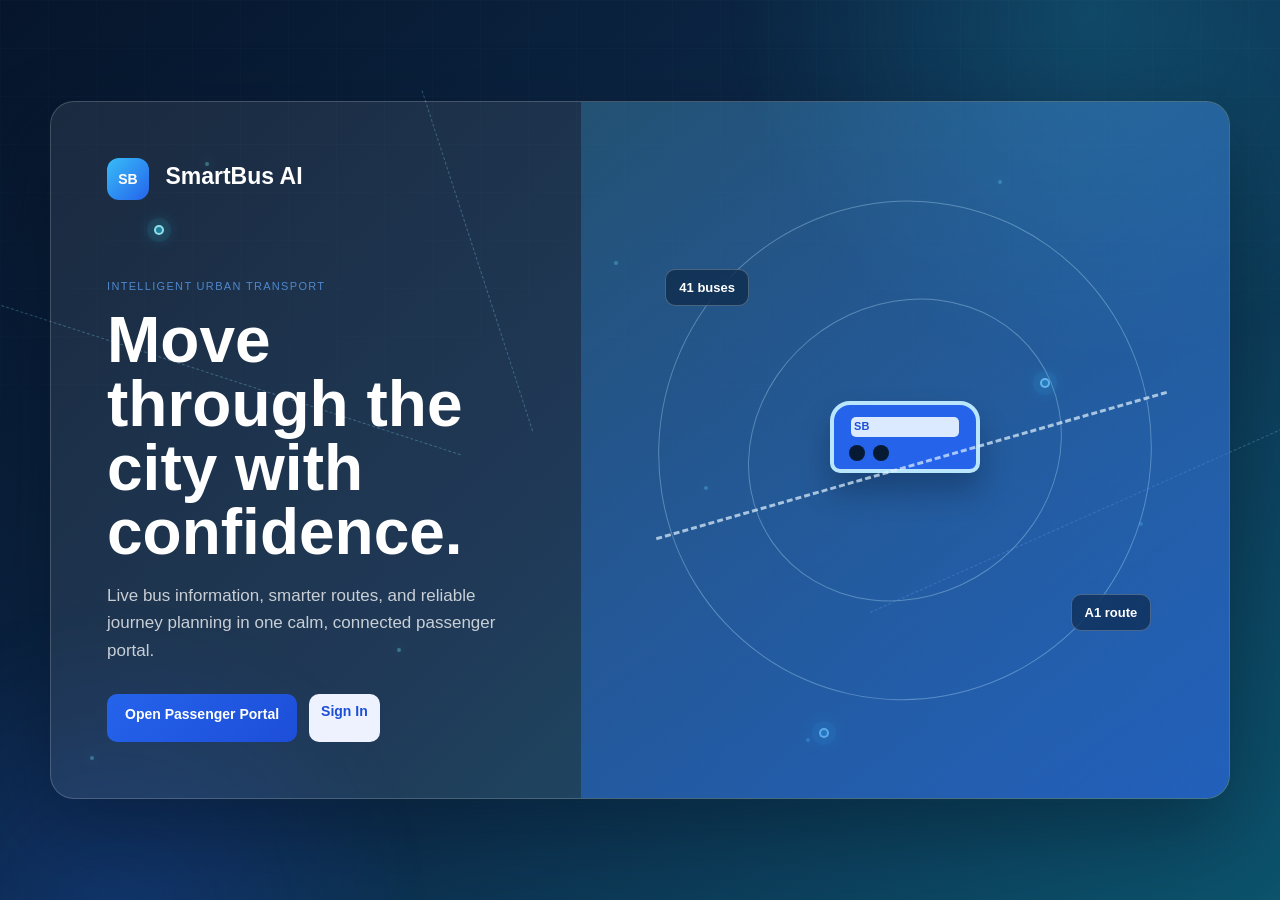
==== frontend/index.html @ d008c9a2 "Initial commit - SmartBus AI" ====
<!DOCTYPE html>
<html lang="en">
<head>
    <meta charset="UTF-8">
    <meta name="viewport" content="width=device-width, initial-scale=1.0">
    <title>SmartBus AI - Intelligent Urban Transport</title>
    <link rel="stylesheet" href="css/style.css">
    <link rel="stylesheet" href="css/background-effects.css">
</head>
<body class="entry-body">
    <main class="entry-shell">
        <section class="entry-copy">
            <div class="entry-brand"><span>SB</span> SmartBus AI</div>
            <p class="eyebrow accent">Intelligent urban transport</p>
            <h1>Move through the city with confidence.</h1>
            <p>Live bus information, smarter routes, and reliable journey planning in one calm, connected passenger portal.</p>
            <div class="entry-actions">
                <a class="primary-btn" href="pages/home.html">Open Passenger Portal</a>
                <a class="secondary-btn" href="pages/login.html">Sign In</a>
            </div>
        </section>
        <section class="entry-visual" aria-label="Smart city bus network illustration">
            <div class="entry-orbit orbit-one"></div>
            <div class="entry-orbit orbit-two"></div>
            <div class="entry-bus"><span>SB</span><i></i><i></i></div>
            <div class="entry-pin pin-one">41 buses</div>
            <div class="entry-pin pin-two">A1 route</div>
            <div class="entry-route"></div>
        </section>
    </main>
    <script src="js/background-effects.js"></script>
</body>
</html>
---- frontend/css/style.css ----
html,
body {
    margin: 0;
    padding: 0;
    width: 100%;
    min-height: 100%;
}

* {
    box-sizing: border-box;
    margin: 0;
    padding: 0;
    font-family: "Segoe UI", Arial, sans-serif;
}

body {
    min-height: 100vh;
    font-size: 18px;
    background: linear-gradient(180deg, #f5f7fb 0%, #eef4ff 100%);
    color: #1f2937;
}

.auth-body {
    min-height: 100vh;
    display: flex;
    align-items: center;
    justify-content: center;
}

.auth-container {
    width: 100%;
    max-width: 420px;
    background: #ffffff;
    padding: 32px 28px;
    border-radius: 16px;
    box-shadow: 0 12px 30px rgba(15, 23, 42, 0.08);
}

.auth-container h2,
.auth-container h3 {
    text-align: center;
    margin: 0 0 18px;
}

form {
    display: flex;
    flex-direction: column;
    gap: 12px;
}

label {
    font-weight: 600;
}

input {
    width: 100%;
    padding: 10px 12px;
    border: 1px solid #cbd5e1;
    border-radius: 10px;
    background: #f8fafc;
}

button {
    margin-top: 8px;
    background: linear-gradient(135deg, #2563eb, #1d4ed8);
    color: white;
    border: none;
    border-radius: 10px;
    padding: 12px 16px;
    cursor: pointer;
    font-weight: 700;
    transition: all 0.2s ease;
}

button:hover {
    transform: translateY(-1px);
    box-shadow: 0 8px 18px rgba(37, 99, 235, 0.2);
}

.message {
    display: none;
    margin-bottom: 16px;
    padding: 10px 12px;
    border-radius: 8px;
    font-size: 14px;
}

.message.error {
    display: block;
    background: #fee2e2;
    color: #991b1b;
}

.message.success {
    display: block;
    background: #dcfce7;
    color: #166534;
}

.dashboard-body {
    min-height: 100vh;
    padding: 32px 18px 40px;
}

.dashboard-shell {
    max-width: 1220px;
    margin: 0 auto;
}

.topbar {
    display: flex;
    justify-content: space-between;
    align-items: center;
    background: linear-gradient(135deg, #0f172a, #111827);
    color: white;
    padding: 20px 24px;
    border-radius: 18px;
    box-shadow: 0 10px 25px rgba(15, 23, 42, 0.15);
    margin-bottom: 22px;
}

.eyebrow {
    font-size: 11px;
    letter-spacing: 0.12em;
    text-transform: uppercase;
    opacity: 0.75;
    margin-bottom: 6px;
}

.eyebrow.accent {
    color: #60a5fa;
}

.topbar h1 {
    font-size: clamp(1.6rem, 2vw, 2.2rem);
    font-weight: 700;
}

.topbar-actions {
    display: flex;
    align-items: center;
    gap: 14px;
}

.session-pill {
    display: inline-flex;
    align-items: center;
    gap: 8px;
    background: rgba(148, 163, 184, 0.15);
    padding: 10px 12px;
    border-radius: 999px;
    font-size: 0.85rem;
    letter-spacing: 0.04em;
}

.status-dot {
    width: 9px;
    height: 9px;
    background: #22c55e;
    border-radius: 50%;
    display: inline-block;
    box-shadow: 0 0 0 4px rgba(34, 197, 94, 0.15);
}

#logoutButton {
    background: linear-gradient(135deg, #ef4444, #dc2626);
    min-width: 96px;
}

#logoutButton:hover {
    background: #b91c1c;
}

.welcome-panel {
    display: flex;
    justify-content: space-between;
    align-items: center;
    background: rgba(255, 255, 255, 0.72);
    border: 1px solid rgba(148, 163, 184, 0.25);
    backdrop-filter: blur(8px);
    border-radius: 18px;
    padding: 20px 24px;
    margin-bottom: 22px;
}

.welcome-panel h2 {
    font-size: clamp(1.4rem, 2vw, 2rem);
    font-weight: 700;
}

.timestamp-box {
    display: flex;
    flex-direction: column;
    align-items: flex-end;
    color: #475569;
    gap: 4px;
}

.timestamp-box strong {
    color: #0f172a;
    font-size: 1rem;
}

.stats-grid {
    display: grid;
    grid-template-columns: repeat(auto-fit, minmax(180px, 1fr));
    gap: 18px;
    margin-bottom: 22px;
}

.metric-card {
    background: white;
    border-radius: 16px;
    padding: 18px 18px 16px;
    box-shadow: 0 10px 24px rgba(15, 23, 42, 0.05);
    border: 1px solid rgba(148, 163, 184, 0.18);
}

.metric-card p {
    font-size: 0.8rem;
    color: #64748b;
    margin-bottom: 10px;
}

.metric-card h3 {
    font-size: clamp(1.7rem, 2vw, 2.3rem);
    margin-bottom: 8px;
}

.metric-card span {
    display: block;
    color: #475569;
    font-size: 0.8rem;
}

.metric-blue { border-top: 4px solid #3b82f6; }
.metric-green { border-top: 4px solid #22c55e; }
.metric-amber { border-top: 4px solid #f59e0b; }
.metric-purple { border-top: 4px solid #8b5cf6; }
.metric-red { border-top: 4px solid #ef4444; }

.content-grid,
.bottom-grid {
    display: grid;
    grid-template-columns: repeat(2, minmax(0, 1fr));
    gap: 20px;
    margin-bottom: 22px;
}

.panel {
    background: rgba(255, 255, 255, 0.9);
    border: 1px solid rgba(148, 163, 184, 0.2);
    border-radius: 18px;
    padding: 20px;
    box-shadow: 0 10px 25px rgba(15, 23, 42, 0.05);
}

.panel-header {
    display: flex;
    justify-content: space-between;
    align-items: center;
    margin-bottom: 16px;
}

.panel-header h3 {
    font-size: 1.1rem;
    font-weight: 700;
}

.chip {
    display: inline-flex;
    align-items: center;
    justify-content: center;
    border-radius: 999px;
    padding: 6px 10px;
    font-size: 0.7rem;
    font-weight: 700;
}

.chip-live {
    background: #dcfce7;
    color: #166534;
}

.chip-alert {
    background: #fee2e2;
    color: #991b1b;
}

.status-list,
.alert-list,
.health-summary {
    display: flex;
    flex-direction: column;
    gap: 14px;
}

.status-row {
    display: flex;
    justify-content: space-between;
    align-items: center;
    gap: 16px;
    padding: 12px 0;
    border-bottom: 1px solid #e2e8f0;
}

.status-row:last-child {
    border-bottom: none;
}

.status-row strong,
.alert-list strong {
    display: block;
    margin-bottom: 4px;
}

.status-row small,
.alert-list small {
    color: #64748b;
}

.status {
    padding: 7px 10px;
    border-radius: 999px;
    font-size: 0.75rem;
    font-weight: 700;
}

.status.good {
    background: #dcfce7;
    color: #166534;
}

.status.warning {
    background: #fef3c7;
    color: #92400e;
}

.status.danger {
    background: #fee2e2;
    color: #991b1b;
}

.alert-list {
    list-style: none;
}

.alert-list li {
    display: flex;
    gap: 12px;
    align-items: flex-start;
    padding: 10px 0;
    border-bottom: 1px solid #e2e8f0;
}

.alert-list li:last-child {
    border-bottom: none;
}

.alert-dot {
    width: 10px;
    height: 10px;
    border-radius: 50%;
    margin-top: 5px;
    flex-shrink: 0;
}

.alert-amber { background: #f59e0b; }
.alert-red { background: #ef4444; }
.alert-blue { background: #3b82f6; }

.demand-chart {
    height: 200px;
    display: flex;
    align-items: flex-end;
    justify-content: space-between;
    gap: 12px;
    padding-top: 20px;
    border-radius: 12px;
    background: linear-gradient(180deg, #f8fafc 0%, #eff6ff 100%);
    padding: 18px 14px 10px;
}

.bar-group {
    display: flex;
    flex: 1;
    flex-direction: column;
    align-items: center;
    justify-content: flex-end;
    height: 100%;
    gap: 8px;
}

.bar-label {
    font-size: 0.72rem;
    color: #64748b;
}

.bar {
    width: 100%;
    max-width: 42px;
    min-height: 20px;
    background: linear-gradient(180deg, #60a5fa 0%, #2563eb 100%);
    border-radius: 10px 10px 0 0;
}

.health-summary {
    gap: 12px;
}

.health-row {
    display: flex;
    justify-content: space-between;
    align-items: center;
    padding: 12px 0;
    border-bottom: 1px solid #e2e8f0;
}

.health-row:last-child {
    border-bottom: none;
}

.health-row strong {
    color: #0f172a;
}

.passenger-body {
    width: 100%;
    min-width: 100%;
    max-width: none;
    min-height: 100vh;
    box-sizing: border-box;
    display: flex;
    flex-direction: column;
    background: linear-gradient(180deg, #f3f8ff 0%, #eef2ff 100%);
    color: #0f172a;
    margin: 0;
    padding: 0;
}

.passenger-topbar {
    width: 100%;
    max-width: none;
    box-sizing: border-box;
    margin: 0 0 22px;
    display: flex;
    align-items: center;
    justify-content: space-between;
    gap: 18px;
    background: linear-gradient(135deg, #0f172a, #1e293b);
    color: white;
    border-radius: 18px;
    padding: 18px 22px;
    box-shadow: 0 10px 25px rgba(15, 23, 42, 0.15);
}

.brand-group {
    display: flex;
    align-items: center;
    gap: 14px;
}

.brand-mark {
    width: 44px;
    height: 44px;
    border-radius: 12px;
    background: linear-gradient(135deg, #38bdf8, #2563eb);
    display: flex;
    align-items: center;
    justify-content: center;
    font-weight: 800;
    color: white;
}

.passenger-topbar h1 {
    font-size: 20px;
}

.passenger-nav {
    display: flex;
    align-items: center;
    gap: 18px;
    flex-wrap: wrap;
}

.passenger-nav a {
    text-decoration: none;
    color: rgba(255, 255, 255, 0.8);
    font-size: 14px;
    transition: color 0.2s ease;
}

.passenger-nav a:hover {
    color: white;
}

.logout-btn,
.primary-btn,
.secondary-btn {
    border: none;
    border-radius: 10px;
    font-weight: 700;
    cursor: pointer;
}

.logout-btn {
    background: linear-gradient(135deg, #ef4444, #dc2626);
    color: white;
    padding: 10px 16px;
    font-size: 14px;
}

.passenger-shell {
    width: 100%;
    max-width: none;
    box-sizing: border-box;
    margin: 0;
    padding: 0 32px 32px;
    display: flex;
    flex-direction: column;
    gap: 22px;
    flex: 1;
}

.search-panel,
.panel,
.overview-card {
    box-sizing: border-box;
    background: rgba(255, 255, 255, 0.92);
    border: 1px solid rgba(148, 163, 184, 0.2);
    border-radius: 18px;
    box-shadow: 0 10px 25px rgba(15, 23, 42, 0.05);
}

.search-panel {
    width: 100%;
    max-width: none;
    padding: 24px;
}

.search-header {
    display: flex;
    justify-content: space-between;
    align-items: center;
    margin-bottom: 18px;
    gap: 12px;
}

.search-header h2 {
    font-size: 24px;
}

.mini-badge {
    background: #e0f2fe;
    color: #075985;
    border-radius: 999px;
    padding: 8px 12px;
    font-size: 13px;
    font-weight: 700;
}

.search-form {
    display: grid;
    grid-template-columns: repeat(4, minmax(0, 1fr));
    gap: 16px;
    align-items: end;
}

.field-block {
    display: flex;
    flex-direction: column;
    gap: 8px;
}

.field-block label {
    font-weight: 700;
    color: #334155;
    font-size: 14px;
}

.field-block select,
.field-block input {
    width: 100%;
    border: 1px solid #cbd5e1;
    border-radius: 12px;
    padding: 12px 14px;
    font-size: 15px;
    background: #f8fafc;
}

.primary-btn {
    background: linear-gradient(135deg, #2563eb, #1d4ed8);
    color: white;
    padding: 12px 18px;
    min-height: 48px;
    font-size: 14px;
}

.secondary-btn {
    background: #eef2ff;
    color: #1d4ed8;
    padding: 9px 12px;
    font-size: 14px;
}

.overview-grid {
    width: 100%;
    max-width: none;
    display: grid;
    grid-template-columns: repeat(3, minmax(0, 1fr));
    gap: 18px;
}

.overview-card {
    padding: 22px 24px;
}

.overview-card p {
    font-size: 13px;
    color: #64748b;
    margin-bottom: 12px;
    text-transform: uppercase;
    letter-spacing: 0.05em;
}

.overview-card h3 {
    font-size: clamp(1.8rem, 2vw, 2.4rem);
    margin-bottom: 8px;
}

.overview-card span {
    color: #475569;
    font-size: 13px;
}

.card-blue { border-top: 4px solid #3b82f6; }
.card-green { border-top: 4px solid #22c55e; }
.card-amber { border-top: 4px solid #f59e0b; }

.content-grid {
    width: 100%;
    max-width: none;
    display: grid;
    grid-template-columns: 1.7fr 1fr;
    gap: 20px;
}

.panel {
    padding: 22px 24px;
}

.panel-header {
    display: flex;
    justify-content: space-between;
    align-items: center;
    gap: 10px;
    margin-bottom: 16px;
}

.panel-header h3 {
    font-size: 20px;
    font-weight: 700;
}

.bus-list {
    display: flex;
    flex-direction: column;
    gap: 14px;
}

.bus-card {
    width: 100%;
    border: 1px solid #e2e8f0;
    background: #f8fafc;
    border-radius: 16px;
    padding: 14px 16px;
    text-align: left;
    cursor: pointer;
    transition: all 0.2s ease;
}

.bus-card:hover,
.bus-card.selected {
    border-color: #93c5fd;
    box-shadow: 0 8px 20px rgba(59, 130, 246, 0.12);
    background: #eff6ff;
}

.bus-card-head,
.bus-route-line,
.bus-meta-grid {
    display: flex;
    align-items: center;
    justify-content: space-between;
    gap: 12px;
}

.bus-card-head {
    margin-bottom: 10px;
}

.bus-label {
    color: #64748b;
    font-size: 13px;
    text-transform: uppercase;
    letter-spacing: 0.06em;
}

.bus-card h4 {
    margin-top: 2px;
    font-size: 16px;
}

.status-pill {
    display: inline-flex;
    align-items: center;
    justify-content: center;
    border-radius: 999px;
    padding: 6px 10px;
    font-size: 13px;
    font-weight: 700;
}

.status-good { background: #dcfce7; color: #166534; }
.status-warning { background: #fef3c7; color: #92400e; }
.status-danger { background: #fee2e2; color: #991b1b; }

.bus-route-line {
    margin-bottom: 12px;
    color: #334155;
    font-weight: 600;
}

.route-arrow {
    color: #64748b;
}

.bus-meta-grid {
    display: grid;
    grid-template-columns: repeat(3, minmax(0, 1fr));
    gap: 10px;
}

.bus-meta-grid div {
    display: flex;
    flex-direction: column;
    gap: 4px;
}

.bus-meta-grid span {
    font-size: 13px;
    color: #64748b;
}

.bus-meta-grid strong {
    font-size: 15px;
}

.details-panel {
    min-height: 0;
}

.detail-tag {
    display: inline-flex;
    align-items: center;
    justify-content: center;
    border-radius: 999px;
    background: #e0f2fe;
    color: #075985;
    padding: 6px 10px;
    font-size: 13px;
    font-weight: 700;
}

.tag-light {
    background: #f1f5f9;
    color: #475569;
}

.selected-bus-card {
    border: 1px solid #dbeafe;
    border-radius: 16px;
    background: linear-gradient(180deg, #f8fbff 0%, #eef6ff 100%);
    padding: 22px;
}

.selected-bus-header {
    display: flex;
    justify-content: space-between;
    gap: 12px;
    align-items: center;
    margin-bottom: 16px;
}

.detail-list {
    display: flex;
    flex-direction: column;
    gap: 14px;
}

.detail-list div {
    display: flex;
    flex-direction: column;
    gap: 4px;
    border-bottom: 1px solid #dbeafe;
    padding-bottom: 12px;
}

.detail-list div:last-child {
    border-bottom: none;
    padding-bottom: 0;
}

.detail-list dt {
    color: #64748b;
    font-size: 13px;
    text-transform: uppercase;
    letter-spacing: 0.06em;
}

.detail-list dd {
    font-weight: 700;
    font-size: 15px;
    color: #0f172a;
}

.bottom-grid {
    width: 100%;
    max-width: none;
    display: grid;
    grid-template-columns: repeat(2, minmax(0, 1fr));
    gap: 20px;
}

.timing-summary {
    display: grid;
    grid-template-columns: repeat(2, minmax(0, 1fr));
    gap: 12px;
}

.timing-box {
    background: #f8fafc;
    border: 1px solid #e2e8f0;
    border-radius: 12px;
    padding: 12px 14px;
}

.timing-box span {
    display: block;
    color: #64748b;
    font-size: 13px;
    margin-bottom: 6px;
}

.timing-box strong {
    font-size: 15px;
}

.map-panel {
    position: relative;
    min-height: 250px;
    border-radius: 16px;
    background: linear-gradient(180deg, #f8fbff 0%, #edf7ff 100%);
    border: 1px solid #dbeafe;
    overflow: hidden;
}

.map-route {
    position: absolute;
    inset: 18px 18px 28px 18px;
    border-radius: 24px;
    background: linear-gradient(135deg, rgba(191, 219, 254, 0.5), rgba(147, 197, 253, 0.12));
    border: 2px dashed rgba(59, 130, 246, 0.35);
}

.map-route::before {
    content: "";
    position: absolute;
    left: 18%;
    right: 18%;
    top: 30%;
    bottom: 30%;
    border-radius: 999px;
    border: 3px solid rgba(37, 99, 235, 0.45);
    transform: rotate(18deg);
}

.map-stop {
    position: absolute;
    width: 28px;
    height: 28px;
    border-radius: 50%;
    background: #f59e0b;
    color: white;
    display: flex;
    align-items: center;
    justify-content: center;
    font-size: 13px;
    font-weight: 700;
    border: 2px solid white;
    box-shadow: 0 8px 16px rgba(245, 158, 11, 0.2);
}

.stop-1 { top: 28%; left: 18%; }
.stop-2 { top: 18%; right: 28%; }
.stop-3 { bottom: 22%; right: 20%; }
.stop-4 { bottom: 24%; left: 35%; }

.map-marker {
    position: absolute;
    display: inline-flex;
    align-items: center;
    justify-content: center;
    border-radius: 999px;
    padding: 7px 10px;
    font-size: 13px;
    font-weight: 700;
    box-shadow: 0 8px 16px rgba(15, 23, 42, 0.12);
}

.map-marker.passenger {
    background: #dcfce7;
    color: #166534;
    top: 64%; left: 14%;
}

.map-marker.bus {
    background: #dbeafe;
    color: #1d4ed8;
    top: 24%; left: 52%;
}

.map-legend {
    position: absolute;
    bottom: 12px;
    left: 16px;
    right: 16px;
    display: flex;
    gap: 14px;
    flex-wrap: wrap;
    font-size: 13px;
    color: #475569;
}

.legend-dot {
    display: inline-block;
    width: 8px;
    height: 8px;
    border-radius: 50%;
    margin-right: 6px;
}

.passenger-dot { background: #22c55e; }
.bus-dot { background: #3b82f6; }
.stop-dot { background: #f59e0b; }

.empty-state {
    background: #f8fafc;
    border: 1px dashed #cbd5e1;
    border-radius: 12px;
    padding: 18px;
    color: #475569;
    text-align: center;
}

.home-welcome {
    margin-bottom: 0;
}

.home-welcome h2 {
    font-size: clamp(1.6rem, 2.5vw, 2.4rem);
    margin-bottom: 8px;
}

.home-welcome p:not(.eyebrow) {
    color: #475569;
}

.home-cta,
.home-secondary-cta {
    display: inline-flex;
    align-items: center;
    justify-content: center;
    text-decoration: none;
    white-space: nowrap;
}

.home-cta {
    margin-top: 0;
}

.home-bus-summary {
    margin-bottom: 0;
}

.home-bus-summary h2 {
    font-size: 24px;
}

.home-bus-details {
    display: grid;
    grid-template-columns: repeat(5, minmax(0, 1fr));
    align-items: center;
    gap: 18px;
}

.home-bus-details > div {
    display: flex;
    flex-direction: column;
    gap: 6px;
}

.home-bus-details strong {
    font-size: 1.05rem;
}

.home-status {
    display: inline-flex;
    align-self: flex-start;
    padding: 6px 10px;
    border-radius: 999px;
    font-size: 13px;
}

@media (max-width: 900px) {
    .search-form {
        grid-template-columns: repeat(2, minmax(0, 1fr));
    }

    .content-grid,
    .overview-grid {
        grid-template-columns: repeat(2, minmax(0, 1fr));
    }

    .bottom-grid {
        grid-template-columns: 1fr;
    }

    .home-bus-details {
        grid-template-columns: repeat(2, minmax(0, 1fr));
    }

    .passenger-topbar {
        flex-direction: column;
        align-items: flex-start;
    }

    .passenger-nav {
        width: 100%;
    }
}

@media (max-width: 760px) {
    .passenger-shell {
        padding: 0 20px 36px;
    }

    .search-form,
    .content-grid,
    .bottom-grid,
    .overview-grid {
        grid-template-columns: 1fr;
    }

    .topbar,
    .welcome-panel,
    .search-header {
        flex-direction: column;
        align-items: flex-start;
    }

    .topbar-actions {
        width: 100%;
        justify-content: space-between;
    }

    .bus-meta-grid,
    .timing-summary,
    .home-bus-details {
        grid-template-columns: 1fr;
    }
}

/* FINAL FULL-SCREEN PASSENGER LAYOUT OVERRIDES */
html {
    width: 100%;
    height: 100%;
    margin: 0;
    padding: 0;
}

html,
body {
    width: 100%;
    min-height: 100%;
    margin: 0;
    padding: 0;
}

*,
*::before,
*::after {
    box-sizing: border-box;
}

body {
    min-height: 100vh;
    font-size: 16px;
}

.passenger-body {
    width: 100%;
    min-width: 100%;
    min-height: 100vh;
    max-width: none;
    margin: 0;
    padding: 0;
    display: flex;
    flex-direction: column;
    overflow-x: hidden;
}

.passenger-topbar {
    width: 100%;
    max-width: none;
    min-height: 72px;
    margin: 0 0 16px;
    padding: 14px 24px;
}

.passenger-topbar h1 {
    font-size: 24px;
}

.passenger-nav a,
.passenger-body .logout-btn {
    font-size: 16px;
}

.passenger-body .logout-btn,
.passenger-body .primary-btn,
.passenger-body .secondary-btn {
    font-size: 16px;
}

.passenger-shell {
    width: 100%;
    max-width: none;
    margin: 0;
    padding: 16px 32px 32px;
    flex: 1;
}

.home-shell {
    justify-content: space-between;
}

.passenger-shell h2 {
    font-size: 30px;
}

.passenger-shell h3 {
    font-size: 24px;
}

.passenger-shell p,
.passenger-shell span,
.passenger-shell dd {
    font-size: 18px;
}

.passenger-shell .eyebrow,
.passenger-shell .bus-label,
.passenger-shell dt,
.passenger-shell .mini-badge,
.passenger-shell .detail-tag,
.passenger-shell .status-pill,
.passenger-shell .map-stop,
.passenger-shell .map-marker,
.passenger-shell .map-legend {
    font-size: 15px;
}

.passenger-shell .field-block label {
    font-size: 15px;
}

.passenger-shell .field-block select,
.passenger-shell .field-block input {
    min-height: 48px;
    font-size: 17px;
}

.passenger-shell .primary-btn,
.passenger-shell .secondary-btn {
    min-height: 44px;
    padding: 10px 18px;
    font-size: 16px;
}

.search-panel,
.panel,
.overview-card {
    width: 100%;
    max-width: none;
}

.search-panel,
.panel {
    padding: 20px;
}

.overview-card {
    padding: 20px;
}

.overview-grid {
    width: 100%;
    grid-template-columns: repeat(3, minmax(0, 1fr));
}

.content-grid {
    width: 100%;
    grid-template-columns: minmax(0, 2fr) minmax(320px, 1fr);
    gap: 20px;
}

.details-panel {
    min-height: 0;
}

.selected-bus-card {
    padding: 20px;
}

.detail-list {
    gap: 14px;
}

.detail-list div {
    padding-bottom: 12px;
}

.detail-list dd,
.bus-meta-grid strong,
.timing-box strong {
    font-size: 18px;
}

@media (max-width: 899px) {
    .passenger-shell {
        padding-left: 24px;
        padding-right: 24px;
    }

    .search-form {
        grid-template-columns: repeat(2, minmax(0, 1fr));
    }

    .overview-grid {
        grid-template-columns: repeat(2, minmax(0, 1fr));
    }

    .content-grid {
        grid-template-columns: minmax(0, 2fr) minmax(280px, 1fr);
    }
}

@media (max-width: 600px) {
    .passenger-topbar {
        align-items: flex-start;
        padding: 14px 20px;
    }

    .passenger-shell {
        padding: 12px 20px 24px;
    }

    .home-shell {
        justify-content: flex-start;
    }

    .search-form,
    .overview-grid,
    .content-grid,
    .bottom-grid {
        grid-template-columns: 1fr;
    }

    .passenger-nav {
        width: 100%;
        gap: 12px;
    }

    .search-panel,
    .panel,
    .overview-card {
        padding: 18px;
    }
}

/* SMARTBUS APPLICATION UI REFRESH */
body {
    font-size: 16px;
    overflow-x: hidden;
}

.auth-body {
    padding: 24px;
}

.auth-container {
    padding: 36px 32px;
}

.auth-container h2,
.auth-container h3 {
    font-size: 26px;
}

.auth-container label {
    font-size: 14px;
}

.auth-container input,
.auth-container button {
    font-size: 15px;
    min-height: 46px;
}

.dashboard-body {
    width: 100%;
    padding: 24px 32px 32px;
    font-size: 16px;
}

.dashboard-shell {
    width: 100%;
    max-width: none;
    margin: 0;
}

.dashboard-body .topbar {
    min-height: 72px;
    margin-bottom: 18px;
}

.dashboard-body .topbar h1 {
    font-size: 30px;
}

.dashboard-body .eyebrow {
    font-size: 13px;
}

.dashboard-body .metric-card p,
.dashboard-body .metric-card span,
.dashboard-body .status,
.dashboard-body .chip {
    font-size: 13px;
}

.dashboard-body .metric-card h3 {
    font-size: 28px;
}

.dashboard-body .panel-header h3 {
    font-size: 21px;
}

.passenger-body {
    font-size: 16px;
    min-height: 100vh;
}

.passenger-topbar {
    min-height: 72px;
    margin-bottom: 18px;
    padding: 14px 28px;
}

.passenger-topbar h1 {
    font-size: 22px;
}

.passenger-nav {
    gap: 16px;
}

.passenger-nav a,
.passenger-body .logout-btn {
    font-size: 15px;
}

.passenger-shell {
    flex: 0 1 auto;
    gap: 18px;
    padding: 0 32px 32px;
}

.home-shell {
    justify-content: flex-start;
}

.passenger-shell h2 {
    font-size: 28px;
}

.passenger-shell h3 {
    font-size: 21px;
}

.passenger-shell p,
.passenger-shell dd {
    font-size: 16px;
}

.passenger-shell .eyebrow,
.passenger-shell .bus-label,
.passenger-shell dt,
.passenger-shell .mini-badge,
.passenger-shell .detail-tag,
.passenger-shell .status-pill,
.passenger-shell .map-stop,
.passenger-shell .map-marker,
.passenger-shell .map-legend {
    font-size: 13px;
}

.passenger-shell .overview-card h3 {
    font-size: 28px;
}

.passenger-shell .overview-card span {
    font-size: 14px;
}

.passenger-shell .primary-btn,
.passenger-shell .secondary-btn,
.passenger-shell .logout-btn {
    font-size: 14px;
    padding: 10px 18px;
}

.passenger-shell .field-block label {
    font-size: 14px;
}

.passenger-shell .field-block select,
.passenger-shell .field-block input {
    font-size: 15px;
}

.search-panel,
.panel,
.overview-card {
    border-radius: 14px;
}

.search-panel,
.panel {
    padding: 22px 24px;
}

.overview-card {
    padding: 20px 22px;
}

.content-grid {
    grid-template-columns: minmax(0, 2fr) minmax(320px, 1fr);
}

.home-welcome {
    display: flex;
    align-items: center;
    justify-content: space-between;
    gap: 24px;
}

.home-welcome h2 {
    font-size: 32px;
}

.home-welcome p:not(.eyebrow) {
    font-size: 17px;
}

.home-cta {
    flex-shrink: 0;
}

.home-insights {
    display: flex;
    flex-direction: column;
    gap: 16px;
}

.home-insights .section-heading h2 {
    font-size: 24px;
}

.insight-grid {
    display: grid;
    grid-template-columns: repeat(3, minmax(0, 1fr));
    gap: 18px;
}

.insight-card {
    display: flex;
    flex-direction: column;
    gap: 16px;
    min-height: 220px;
    padding: 22px;
    border: 1px solid rgba(148, 163, 184, 0.2);
    border-top: 4px solid #38bdf8;
    border-radius: 14px;
    background: rgba(255, 255, 255, 0.92);
    box-shadow: 0 10px 25px rgba(15, 23, 42, 0.05);
}

.insight-tracking {
    border-top-color: #22c55e;
}

.insight-icon {
    align-self: flex-start;
    padding: 7px 10px;
    border-radius: 8px;
    background: #dcfce7;
    color: #166534;
    font-size: 12px;
    font-weight: 800;
    letter-spacing: 0.08em;
}

.insight-icon.icon-blue {
    background: #dbeafe;
    color: #1d4ed8;
}

.insight-icon.icon-amber {
    background: #fef3c7;
    color: #92400e;
}

.insight-card h3 {
    margin-bottom: 8px;
    font-size: 19px;
}

.insight-card p {
    color: #64748b;
    font-size: 15px;
    line-height: 1.5;
}

.insight-value {
    margin-top: auto;
    color: #1d4ed8;
    font-size: 20px;
}

.insight-value span {
    color: #64748b;
    font-size: 13px;
    font-weight: 600;
}

.insight-route {
    display: flex;
    align-items: center;
    gap: 8px;
    margin-top: auto;
    color: #475569;
    font-size: 13px;
    font-weight: 700;
}

.route-point {
    white-space: nowrap;
}

.route-point.active {
    color: #166534;
}

.route-line {
    flex: 1;
    height: 2px;
    min-width: 16px;
    background: #93c5fd;
}

@media (max-width: 899px) {
    .dashboard-body,
    .passenger-shell {
        padding-left: 24px;
        padding-right: 24px;
    }

    .insight-grid {
        grid-template-columns: repeat(2, minmax(0, 1fr));
    }
}

@media (max-width: 600px) {
    .dashboard-body {
        padding: 18px 20px 24px;
    }

    .passenger-topbar {
        padding: 14px 20px;
    }

    .passenger-shell {
        padding: 0 20px 24px;
    }

    .home-welcome {
        align-items: flex-start;
        flex-direction: column;
    }

    .home-welcome h2 {
        font-size: 27px;
    }

    .home-cta {
        width: 100%;
    }

    .insight-grid {
        grid-template-columns: 1fr;
    }

    .insight-card {
        min-height: 0;
    }
}

/* REAL USER LOCATION */
.location-panel {
    display: flex;
    flex-direction: column;
    gap: 14px;
}

.location-panel .panel-header {
    margin-bottom: 0;
}

.location-panel .panel-header h3 {
    margin-top: 2px;
}

.location-actions {
    display: flex;
    align-items: center;
    gap: 10px;
}

.location-actions .secondary-btn {
    margin-top: 0;
}

.location-btn {
    margin-top: 0;
    background: linear-gradient(135deg, #2563eb, #1d4ed8);
    color: white;
    padding: 11px 18px;
    font-size: 14px;
    white-space: nowrap;
}

.location-btn:disabled {
    cursor: wait;
    opacity: 0.7;
    transform: none;
    box-shadow: none;
}

.location-field-control {
    display: flex;
    align-items: stretch;
    gap: 10px;
}

.location-field-control select {
    flex: 1;
    min-width: 0;
}

.location-inline-btn {
    flex: 0 0 auto;
    margin-top: 0;
    padding: 10px 14px;
    background: #e0f2fe;
    color: #075985;
    font-size: 13px;
    white-space: nowrap;
}

.location-inline-btn:hover {
    background: #bae6fd;
    box-shadow: none;
}

.location-status {
    min-height: 22px;
    color: #475569;
    font-size: 15px;
}

.location-status.pending {
    color: #92400e;
}

.location-status.success {
    color: #166534;
    font-weight: 700;
}

.location-status.error {
    color: #991b1b;
    font-weight: 700;
}

.location-coordinates {
    display: grid;
    grid-template-columns: repeat(2, minmax(0, 1fr));
    gap: 14px;
}

.location-coordinates div {
    display: flex;
    flex-direction: column;
    gap: 5px;
    padding: 12px 14px;
    border: 1px solid #dbeafe;
    border-radius: 12px;
    background: #f8fbff;
}

.location-coordinates span {
    color: #64748b;
    font-size: 13px;
}

.location-coordinates strong {
    color: #0f172a;
    font-size: 16px;
    overflow-wrap: anywhere;
}

.location-map {
    width: 100%;
    height: 320px;
    min-height: 240px;
    border: 1px solid #dbeafe;
    border-radius: 14px;
    overflow: hidden;
}

.bus-location-summary {
    display: grid;
    grid-template-columns: repeat(2, minmax(0, 1fr));
    gap: 12px;
}

.bus-location-summary div {
    display: flex;
    flex-direction: column;
    gap: 5px;
    padding: 12px 14px;
    border: 1px solid #dbeafe;
    border-radius: 12px;
    background: #f8fbff;
}

.bus-location-summary span {
    color: #64748b;
    font-size: 13px;
}

.bus-location-summary strong {
    color: #0f172a;
    font-size: 16px;
}

.location-live {
    color: #166534;
}

.location-outdated,
.location-unavailable {
    color: #991b1b;
}

.bus-location-icon {
    display: flex;
    align-items: center;
    justify-content: center;
    border: 2px solid white;
    border-radius: 50%;
    background: #2563eb;
    box-shadow: 0 4px 12px rgba(37, 99, 235, 0.35);
    font-size: 22px;
}

@media (max-width: 600px) {
    .location-panel .panel-header {
        align-items: flex-start;
        flex-direction: column;
    }

    .location-actions {
        width: 100%;
        align-items: stretch;
        flex-direction: column;
    }

    .location-btn {
        width: 100%;
    }

    .location-field-control {
        flex-direction: column;
    }

    .location-inline-btn {
        width: 100%;
    }

    .location-coordinates {
        grid-template-columns: 1fr;
    }

    .bus-location-summary {
        grid-template-columns: 1fr;
    }

    .location-map {
        height: 260px;
    }
}

/* SHARED SMART CITY SURFACES */
.page-intro {
    display: flex;
    align-items: center;
    justify-content: space-between;
    gap: 24px;
}

.page-intro > div:first-child {
    max-width: 760px;
}

.page-intro p:not(.eyebrow) {
    margin-top: 10px;
    color: #64748b;
}

.live-summary,
.prediction-confidence {
    display: flex;
    flex-direction: column;
    align-items: flex-end;
    padding: 14px 18px;
    border: 1px solid #bfdbfe;
    border-radius: 14px;
    background: #eff6ff;
    color: #1d4ed8;
}

.live-summary strong,
.prediction-confidence strong {
    font-size: 30px;
    line-height: 1;
}

.live-summary span,
.prediction-confidence span {
    margin-top: 5px;
    color: #475569;
    font-size: 13px;
}

.live-buses-layout {
    display: grid;
    grid-template-columns: minmax(0, 1.25fr) minmax(320px, 0.75fr);
    gap: 20px;
}

.live-bus-list {
    display: flex;
    flex-direction: column;
    gap: 12px;
}

.live-bus-card {
    display: grid;
    grid-template-columns: auto minmax(0, 1fr) auto;
    align-items: center;
    gap: 14px;
    padding: 16px;
    border: 1px solid #e2e8f0;
    border-radius: 12px;
    background: #f8fafc;
}

.live-bus-icon {
    display: grid;
    width: 42px;
    height: 42px;
    place-items: center;
    border-radius: 12px;
    background: #dbeafe;
    font-size: 22px;
}

.live-bus-card div:nth-child(2) {
    display: flex;
    flex-direction: column;
    gap: 4px;
    min-width: 0;
}

.live-bus-card strong {
    color: #0f172a;
    font-size: 17px;
}

.live-bus-card span,
.live-bus-card small {
    color: #475569;
    font-size: 13px;
}

.live-bus-card b {
    padding: 7px 10px;
    border-radius: 999px;
    font-size: 12px;
    white-space: nowrap;
}

.network-map {
    position: relative;
    min-height: 320px;
    overflow: hidden;
    background: linear-gradient(145deg, #e0f2fe, #f8fafc);
}

.network-map::before,
.network-map::after {
    content: "";
    position: absolute;
    border: 2px solid rgba(37, 99, 235, 0.2);
    border-radius: 50%;
    transform: rotate(22deg);
}

.network-map::before { inset: 20% 12%; }
.network-map::after { inset: 35% 25%; border-color: rgba(14, 116, 144, 0.24); }

.network-map-line {
    position: absolute;
    left: 13%;
    right: 12%;
    top: 50%;
    border-top: 3px dashed rgba(37, 99, 235, 0.42);
    transform: rotate(-18deg);
}

.network-marker {
    position: absolute;
    z-index: 1;
    display: grid;
    width: 38px;
    height: 38px;
    place-items: center;
    border: 3px solid white;
    border-radius: 50%;
    background: #2563eb;
    color: white;
    font-size: 12px;
    font-weight: 800;
    box-shadow: 0 8px 18px rgba(37, 99, 235, 0.25);
    animation: marker-pulse 2.8s ease-in-out infinite;
}

.marker-a { left: 20%; top: 31%; }
.marker-b { right: 18%; top: 28%; animation-delay: 0.7s; }
.marker-c { right: 27%; bottom: 20%; animation-delay: 1.2s; }

.network-map p {
    position: absolute;
    left: 20px;
    bottom: 18px;
    color: #475569;
    font-size: 13px;
    font-weight: 700;
}

.prediction-grid {
    display: grid;
    grid-template-columns: repeat(4, minmax(0, 1fr));
    gap: 18px;
}

.prediction-card {
    display: flex;
    flex-direction: column;
    gap: 10px;
    padding: 22px;
    border: 1px solid #e2e8f0;
    border-top: 4px solid #38bdf8;
    border-radius: 14px;
    background: white;
    box-shadow: 0 10px 25px rgba(15, 23, 42, 0.05);
}

.prediction-green { border-top-color: #22c55e; }
.prediction-amber { border-top-color: #f59e0b; }
.prediction-red { border-top-color: #ef4444; }

.prediction-label {
    color: #64748b;
    font-size: 13px;
    font-weight: 700;
    text-transform: uppercase;
    letter-spacing: 0.06em;
}

.prediction-card strong {
    color: #0f172a;
    font-size: 27px;
}

.prediction-card small {
    min-height: 34px;
    color: #64748b;
    font-size: 13px;
}

.prediction-meter {
    height: 7px;
    overflow: hidden;
    border-radius: 999px;
    background: #e2e8f0;
}

.prediction-meter i {
    display: block;
    height: 100%;
    border-radius: inherit;
    background: #2563eb;
}

.prediction-green .prediction-meter i { background: #22c55e; }
.prediction-amber .prediction-meter i { background: #f59e0b; }
.prediction-red .prediction-meter i { background: #ef4444; }

.prediction-advice {
    display: flex;
    align-items: center;
    justify-content: space-between;
    gap: 24px;
}

.prediction-advice h3 {
    margin-bottom: 8px;
    font-size: 21px;
}

.prediction-advice p:not(.eyebrow) {
    color: #64748b;
    font-size: 15px;
}

.entry-body {
    min-height: 100vh;
    display: grid;
    place-items: center;
    padding: 40px;
    overflow: hidden;
    background: linear-gradient(135deg, #071a33, #0e7490);
}

.entry-shell {
    display: grid;
    grid-template-columns: minmax(0, 0.9fr) minmax(420px, 1.1fr);
    width: min(1180px, 100%);
    min-height: 620px;
    overflow: hidden;
    border: 1px solid rgba(255, 255, 255, 0.18);
    border-radius: 24px;
    background: rgba(255, 255, 255, 0.08);
    box-shadow: 0 30px 80px rgba(2, 12, 27, 0.35);
}

.entry-copy {
    display: flex;
    flex-direction: column;
    justify-content: center;
    padding: 56px;
    color: white;
}

.entry-brand {
    margin-bottom: 80px;
    font-size: 23px;
    font-weight: 800;
}

.entry-brand span {
    display: inline-grid;
    width: 42px;
    height: 42px;
    margin-right: 10px;
    place-items: center;
    border-radius: 12px;
    background: linear-gradient(135deg, #38bdf8, #2563eb);
    font-size: 14px;
}

.entry-copy h1 {
    max-width: 540px;
    margin: 10px 0 18px;
    font-size: clamp(2.6rem, 5vw, 4.6rem);
    line-height: 1;
}

.entry-copy > p:not(.eyebrow) {
    max-width: 520px;
    color: rgba(255, 255, 255, 0.76);
    font-size: 17px;
    line-height: 1.6;
}

.entry-actions {
    display: flex;
    gap: 12px;
    margin-top: 30px;
}

.entry-actions a { text-decoration: none; }

.entry-visual {
    position: relative;
    overflow: hidden;
    background: linear-gradient(145deg, rgba(56, 189, 248, 0.22), rgba(37, 99, 235, 0.6));
}

.entry-orbit {
    position: absolute;
    border: 1px solid rgba(186, 230, 253, 0.35);
    border-radius: 50%;
}

.orbit-one { inset: 14% 12%; transform: rotate(24deg); }
.orbit-two { inset: 29% 25%; transform: rotate(-35deg); }

.entry-route {
    position: absolute;
    left: 10%;
    right: 8%;
    top: 52%;
    border-top: 3px dashed rgba(224, 242, 254, 0.7);
    transform: rotate(-16deg);
}

.entry-bus {
    position: absolute;
    left: 50%;
    top: 43%;
    display: flex;
    gap: 8px;
    align-items: flex-end;
    width: 150px;
    height: 72px;
    padding: 15px 15px 8px;
    border: 4px solid #bae6fd;
    border-radius: 20px 20px 10px 10px;
    background: #2563eb;
    box-shadow: 0 18px 30px rgba(2, 12, 27, 0.28);
    transform: translateX(-50%);
    animation: bus-glide 5s ease-in-out infinite;
}

.entry-bus::after {
    content: "";
    position: absolute;
    left: 17px;
    right: 17px;
    top: 12px;
    height: 20px;
    border-radius: 5px;
    background: #dbeafe;
}

.entry-bus span {
    position: absolute;
    z-index: 1;
    left: 20px;
    top: 15px;
    color: #1d4ed8;
    font-size: 11px;
    font-weight: 800;
}

.entry-bus i {
    position: relative;
    z-index: 1;
    width: 16px;
    height: 16px;
    border-radius: 50%;
    background: #071a33;
}

.entry-pin {
    position: absolute;
    padding: 10px 13px;
    border: 1px solid rgba(255, 255, 255, 0.24);
    border-radius: 10px;
    background: rgba(7, 26, 51, 0.55);
    color: white;
    font-size: 13px;
    font-weight: 700;
    backdrop-filter: blur(10px);
}

.pin-one { left: 13%; top: 24%; }
.pin-two { right: 12%; bottom: 24%; }

@keyframes marker-pulse { 50% { transform: translateY(-5px); } }
@keyframes bus-glide { 0%, 100% { transform: translateX(-50%); } 50% { transform: translateX(calc(-50% + 25px)); } }

@media (max-width: 900px) {
    .live-buses-layout,
    .prediction-grid {
        grid-template-columns: repeat(2, minmax(0, 1fr));
    }

    .entry-shell { grid-template-columns: 1fr; }
    .entry-visual { min-height: 360px; }
    .entry-brand { margin-bottom: 40px; }
}

@media (max-width: 600px) {
    .page-intro,
    .prediction-advice { align-items: flex-start; flex-direction: column; }
    .live-summary,
    .prediction-confidence { align-items: flex-start; }
    .live-buses-layout,
    .prediction-grid { grid-template-columns: 1fr; }
    .live-bus-card { grid-template-columns: auto minmax(0, 1fr); }
    .live-bus-card b { grid-column: 2; justify-self: start; }
    .entry-body { padding: 12px; }
    .entry-copy { padding: 32px 24px; }
    .entry-visual { min-height: 300px; }
    .entry-copy h1 { font-size: 2.7rem; }
}

.mobile-menu-toggle {
    display: none;
    margin: 0;
    padding: 9px 12px;
    background: rgba(148, 163, 184, 0.15);
    color: white;
    font-size: 14px;
}

@media (max-width: 720px) {
    .passenger-topbar {
        display: grid;
        grid-template-columns: minmax(0, 1fr) auto;
        align-items: center;
    }

    .mobile-menu-toggle {
        display: inline-flex;
        justify-self: end;
    }

    .passenger-topbar .passenger-nav {
        grid-column: 1 / -1;
        display: none;
        align-items: stretch;
        flex-direction: column;
        width: 100%;
        padding-top: 12px;
    }

    .passenger-topbar .passenger-nav.is-open {
        display: flex;
    }

    .passenger-topbar .passenger-nav a,
    .passenger-topbar .passenger-nav .logout-btn {
        width: 100%;
        padding: 9px 0;
    }
}

/* MODERN AUTHENTICATION SURFACE */
.auth-body {
    position: relative;
    isolation: isolate;
    overflow: hidden;
    padding: 32px;
    background:
        radial-gradient(circle at 12% 18%, rgba(56, 189, 248, 0.22), transparent 30%),
        radial-gradient(circle at 88% 82%, rgba(37, 99, 235, 0.2), transparent 32%),
        linear-gradient(135deg, #071a33 0%, #0f2c52 52%, #0e7490 100%);
}

.auth-container {
    position: relative;
    z-index: 1;
    display: grid;
    grid-template-columns: minmax(0, 1fr) minmax(380px, 0.9fr);
    width: min(1080px, 100%);
    max-width: none;
    min-height: 650px;
    padding: 0;
    overflow: hidden;
    border: 1px solid rgba(255, 255, 255, 0.22);
    border-radius: 24px;
    background: rgba(255, 255, 255, 0.94);
    box-shadow: 0 28px 80px rgba(2, 12, 27, 0.38);
}

.auth-showcase {
    position: relative;
    display: flex;
    flex-direction: column;
    justify-content: space-between;
    overflow: hidden;
    padding: 44px;
    color: white;
    background:
        linear-gradient(145deg, rgba(15, 23, 42, 0.92), rgba(14, 116, 144, 0.86)),
        linear-gradient(135deg, #0f172a, #0e7490);
}

.auth-showcase::after {
    content: "";
    position: absolute;
    width: 280px;
    height: 280px;
    right: -120px;
    top: -100px;
    border: 1px solid rgba(125, 211, 252, 0.28);
    border-radius: 50%;
    box-shadow: 0 0 0 28px rgba(125, 211, 252, 0.05), 0 0 0 58px rgba(125, 211, 252, 0.035);
}

.auth-brand,
.auth-showcase-copy,
.auth-showcase-footer,
.auth-transit-visual {
    position: relative;
    z-index: 1;
}

.auth-brand {
    display: flex;
    align-items: center;
    gap: 12px;
    font-size: 22px;
    font-weight: 800;
}

.auth-brand-mark {
    display: grid;
    width: 46px;
    height: 46px;
    place-items: center;
    border-radius: 13px;
    background: linear-gradient(135deg, #38bdf8, #2563eb);
    font-size: 16px;
}

.auth-kicker {
    margin-bottom: 12px;
    color: #38bdf8;
    font-size: 13px;
    font-weight: 800;
    letter-spacing: 0.12em;
    text-transform: uppercase;
}

.auth-showcase-copy h1 {
    max-width: 440px;
    margin-bottom: 16px;
    font-size: clamp(2.2rem, 4vw, 3.6rem);
    line-height: 1.05;
}

.auth-showcase-copy > p:last-child {
    max-width: 390px;
    color: rgba(255, 255, 255, 0.78);
    font-size: 17px;
    line-height: 1.6;
}

.auth-transit-visual {
    height: 150px;
    margin: 28px 0 8px;
}

.transit-glow {
    position: absolute;
    left: 50%;
    top: 50%;
    width: 190px;
    height: 90px;
    border-radius: 50%;
    background: rgba(56, 189, 248, 0.24);
    filter: blur(25px);
    transform: translate(-50%, -50%);
}

.transit-route-line {
    position: absolute;
    left: 7%;
    right: 7%;
    top: 76%;
    display: flex;
    justify-content: space-between;
    border-top: 2px dashed rgba(186, 230, 253, 0.7);
}

.transit-route-line span,
.transit-stop {
    width: 12px;
    height: 12px;
    margin-top: -7px;
    border: 3px solid #0e7490;
    border-radius: 50%;
    background: #bae6fd;
}

.transit-bus {
    position: absolute;
    left: 50%;
    top: 38%;
    display: flex;
    gap: 7px;
    align-items: flex-end;
    width: 130px;
    height: 58px;
    padding: 13px 14px 8px;
    border: 3px solid #bae6fd;
    border-radius: 17px 17px 9px 9px;
    background: #2563eb;
    box-shadow: 0 14px 25px rgba(2, 12, 27, 0.28);
    transform: translateX(-50%);
    animation: transit-drift 4s ease-in-out infinite;
}

.transit-bus::before {
    content: "";
    position: absolute;
    left: 14px;
    right: 14px;
    top: 10px;
    height: 17px;
    border-radius: 5px;
    background: #dbeafe;
}

.transit-bus i {
    position: relative;
    z-index: 1;
    width: 14px;
    height: 14px;
    border-radius: 50%;
    background: #0f172a;
}

.transit-bus b {
    position: absolute;
    right: 14px;
    bottom: -8px;
    width: 16px;
    height: 16px;
    border: 3px solid #0f172a;
    border-radius: 50%;
    background: #e0f2fe;
    box-shadow: -72px 0 0 -3px #e0f2fe, -72px 0 0 0 #0f172a;
}

.auth-showcase-footer {
    display: flex;
    flex-direction: column;
    gap: 5px;
    color: rgba(255, 255, 255, 0.72);
    font-size: 12px;
    letter-spacing: 0.1em;
}

.auth-showcase-footer strong {
    color: white;
    font-size: 16px;
    letter-spacing: 0;
}

.auth-form-panel {
    position: relative;
    display: flex;
    flex-direction: column;
    justify-content: center;
    min-width: 0;
    padding: 44px 52px;
    background: rgba(255, 255, 255, 0.97);
}

.auth-form-panel h2 {
    margin-bottom: 8px;
    color: #0f172a;
    font-size: 32px;
}

.auth-subtitle {
    margin-bottom: 28px;
    color: #64748b;
    font-size: 15px;
}

.auth-view {
    animation: auth-reveal 0.35s ease both;
}

.auth-field {
    display: flex;
    flex-direction: column;
    gap: 8px;
}

.auth-field label,
.remember-option {
    color: #334155;
    font-size: 14px;
    font-weight: 700;
}

.auth-field input {
    width: 100%;
    min-height: 48px;
    border: 1px solid #cbd5e1;
    border-radius: 11px;
    background: #f8fafc;
    font-size: 15px;
    outline: none;
    transition: border-color 0.2s ease, box-shadow 0.2s ease, background 0.2s ease;
}

.auth-field input:focus {
    border-color: #38bdf8;
    background: white;
    box-shadow: 0 0 0 4px rgba(56, 189, 248, 0.16);
}

.password-field {
    position: relative;
}

.password-field input {
    padding-right: 72px;
}

.password-toggle {
    position: absolute;
    right: 8px;
    top: 50%;
    margin: 0;
    padding: 6px 8px;
    background: transparent;
    color: #2563eb;
    font-size: 13px;
    transform: translateY(-50%);
}

.password-toggle:hover {
    background: #eff6ff;
    box-shadow: none;
    transform: translateY(-50%);
}

.auth-options {
    display: flex;
    align-items: center;
    justify-content: space-between;
    gap: 12px;
    margin-top: 2px;
}

.remember-option {
    display: inline-flex;
    align-items: center;
    gap: 8px;
    font-weight: 600;
}

.remember-option input {
    width: 16px;
    height: 16px;
    accent-color: #2563eb;
}

.secure-note {
    color: #64748b;
    font-size: 13px;
}

.auth-submit {
    width: 100%;
    min-height: 50px;
    margin-top: 8px;
    font-size: 15px;
}

.auth-switch {
    margin-top: 26px;
    color: #64748b;
    font-size: 14px;
    text-align: center;
}

.text-button {
    margin: 0;
    padding: 0;
    background: transparent;
    color: #2563eb;
    font-size: inherit;
}

.text-button:hover {
    background: transparent;
    box-shadow: none;
    transform: none;
    text-decoration: underline;
}

.auth-form-panel .message {
    margin-bottom: 18px;
}

.auth-shape {
    position: absolute;
    z-index: 0;
    border: 1px solid rgba(186, 230, 253, 0.2);
    border-radius: 50%;
    pointer-events: none;
}

.auth-shape-one {
    width: 340px;
    height: 340px;
    left: -160px;
    bottom: -170px;
    animation: auth-float 8s ease-in-out infinite;
}

.auth-shape-two {
    width: 180px;
    height: 180px;
    right: 7%;
    top: 8%;
    animation: auth-float 6s ease-in-out infinite reverse;
}

@keyframes auth-reveal {
    from { opacity: 0; transform: translateY(8px); }
    to { opacity: 1; transform: translateY(0); }
}

@keyframes auth-float {
    0%, 100% { transform: translateY(0); }
    50% { transform: translateY(-14px); }
}

@keyframes transit-drift {
    0%, 100% { transform: translateX(-50%); }
    50% { transform: translateX(calc(-50% + 18px)); }
}

@media (max-width: 800px) {
    .auth-body {
        overflow: auto;
        padding: 20px;
    }

    .auth-container {
        grid-template-columns: 1fr;
        min-height: 0;
    }

    .auth-showcase {
        min-height: 360px;
        padding: 30px;
    }

    .auth-transit-visual {
        height: 100px;
        margin: 16px 0 0;
    }

    .auth-form-panel {
        padding: 34px 30px 38px;
    }
}

@media (max-width: 480px) {
    .auth-body {
        padding: 12px;
    }

    .auth-showcase {
        min-height: 320px;
        padding: 24px;
    }

    .auth-showcase-copy h1 {
        font-size: 2.1rem;
    }

    .auth-form-panel {
        padding: 28px 22px 32px;
    }

    .auth-form-panel h2 {
        font-size: 28px;
    }
}
---- frontend/css/background-effects.css ----
/* Shared SmartBus ambient background layer */
.smartbus-background {
    position: fixed;
    z-index: 0;
    inset: 0;
    overflow: hidden;
    min-height: 100vh;
    background: linear-gradient(135deg, #06152b 0%, #0d2a4a 50%, #0c536c 100%);
    pointer-events: none;
}

.smartbus-background::before,
.smartbus-background::after {
    content: "";
    position: absolute;
    border-radius: 50%;
    pointer-events: none;
}

.smartbus-background::before {
    width: 58vw;
    height: 58vw;
    top: -28vw;
    right: -14vw;
    background: radial-gradient(circle, rgba(34, 211, 238, 0.18), rgba(34, 211, 238, 0) 68%);
    filter: blur(10px);
    animation: backgroundMove 18s ease-in-out infinite alternate;
}

.smartbus-background::after {
    width: 48vw;
    height: 48vw;
    bottom: -25vw;
    left: -15vw;
    background: radial-gradient(circle, rgba(37, 99, 235, 0.22), rgba(37, 99, 235, 0) 70%);
    filter: blur(14px);
    animation: backgroundMove 22s ease-in-out infinite alternate-reverse;
}

.smartbus-grid {
    position: absolute;
    inset: 0;
    opacity: 0.11;
    background-image: linear-gradient(rgba(125, 211, 252, 0.18) 1px, transparent 1px), linear-gradient(90deg, rgba(125, 211, 252, 0.18) 1px, transparent 1px);
    background-size: 48px 48px;
    mask-image: linear-gradient(to bottom, black, transparent 90%);
}

.smartbus-particles {
    position: absolute;
    inset: 0;
}

.smartbus-particle {
    position: absolute;
    width: 4px;
    height: 4px;
    border-radius: 50%;
    background: #67e8f9;
    box-shadow: 0 0 12px rgba(103, 232, 249, 0.8);
    opacity: 0.35;
    animation: particleFloat var(--particle-duration, 16s) ease-in-out infinite;
    animation-delay: var(--particle-delay, 0s);
}

.smartbus-route-line {
    position: absolute;
    height: 1px;
    border-top: 1px dashed rgba(125, 211, 252, 0.3);
    transform-origin: left center;
    animation: routeMove 16s linear infinite;
}

.smartbus-route-line.route-one { width: 42vw; left: -4vw; top: 32%; transform: rotate(18deg); }
.smartbus-route-line.route-two { width: 36vw; right: -4vw; top: 68%; transform: rotate(-24deg); animation-delay: -6s; }
.smartbus-route-line.route-three { width: 28vw; left: 33%; top: 10%; transform: rotate(72deg); animation-delay: -11s; }

.smartbus-gps {
    position: absolute;
    width: 10px;
    height: 10px;
    border: 2px solid rgba(165, 243, 252, 0.8);
    border-radius: 50%;
    background: #0e7490;
    box-shadow: 0 0 0 7px rgba(34, 211, 238, 0.08), 0 0 18px rgba(34, 211, 238, 0.7);
    animation: pulse 4s ease-in-out infinite;
}

.smartbus-gps.gps-one { left: 12%; top: 25%; }
.smartbus-gps.gps-two { right: 18%; top: 42%; animation-delay: -1.5s; }
.smartbus-gps.gps-three { left: 64%; bottom: 18%; animation-delay: -3s; }

.smartbus-content {
    position: relative;
    z-index: 2;
}

@keyframes backgroundMove {
    from { transform: translate3d(-2%, 2%, 0) scale(1); }
    to { transform: translate3d(4%, -4%, 0) scale(1.08); }
}

@keyframes particleFloat {
    0%, 100% { transform: translate3d(0, 8px, 0); }
    50% { transform: translate3d(12px, -24px, 0); }
}

@keyframes routeMove {
    from { opacity: 0.15; background-position: 0 0; }
    50% { opacity: 0.5; }
    to { opacity: 0.15; background-position: 140px 0; }
}

@keyframes pulse {
    0%, 100% { transform: scale(0.9); opacity: 0.65; }
    50% { transform: scale(1.25); opacity: 1; }
}

@media (max-width: 600px) {
    .smartbus-grid { background-size: 34px 34px; opacity: 0.08; }
    .smartbus-route-line.route-one { width: 72vw; }
    .smartbus-route-line.route-two { width: 64vw; }
    .smartbus-particle:nth-child(n + 7) { display: none; }
    .smartbus-gps { transform: scale(0.8); }
}

@media (prefers-reduced-motion: reduce) {
    .smartbus-background *,
    .smartbus-background::before,
    .smartbus-background::after {
        animation: none !important;
    }
}
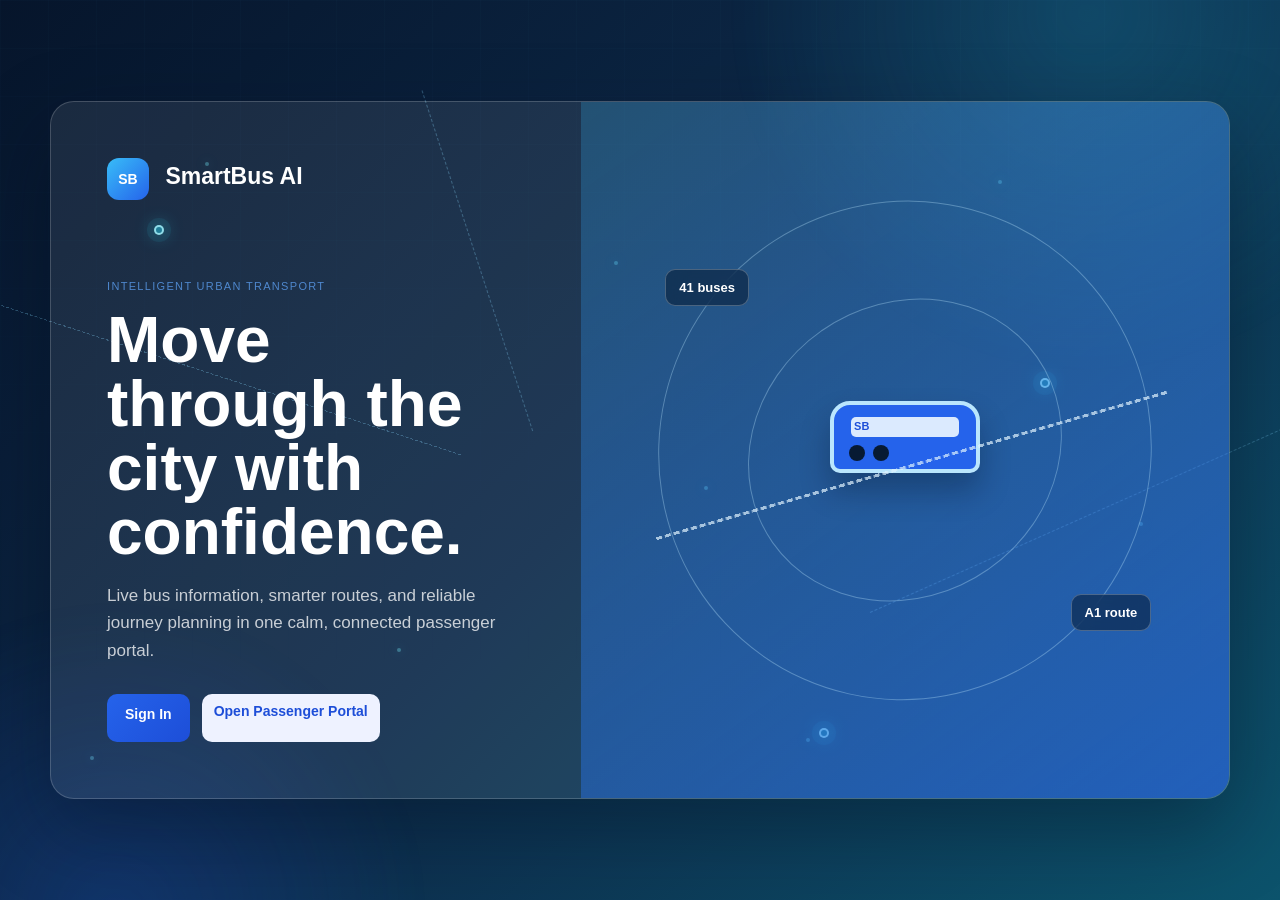
==== commit 4db2717c: "Prepare SmartBus AI for live deployment" ====
--- a/frontend/index.html
+++ b/frontend/index.html
@@ -15,8 +15,8 @@
             <h1>Move through the city with confidence.</h1>
             <p>Live bus information, smarter routes, and reliable journey planning in one calm, connected passenger portal.</p>
             <div class="entry-actions">
-                <a class="primary-btn" href="pages/home.html">Open Passenger Portal</a>
-                <a class="secondary-btn" href="pages/login.html">Sign In</a>
+                 <a class="primary-btn" href="pages/login.html">Sign In</a>
+    <a class="secondary-btn" href="pages/home.html">Open Passenger Portal</a>
             </div>
         </section>
         <section class="entry-visual" aria-label="Smart city bus network illustration">
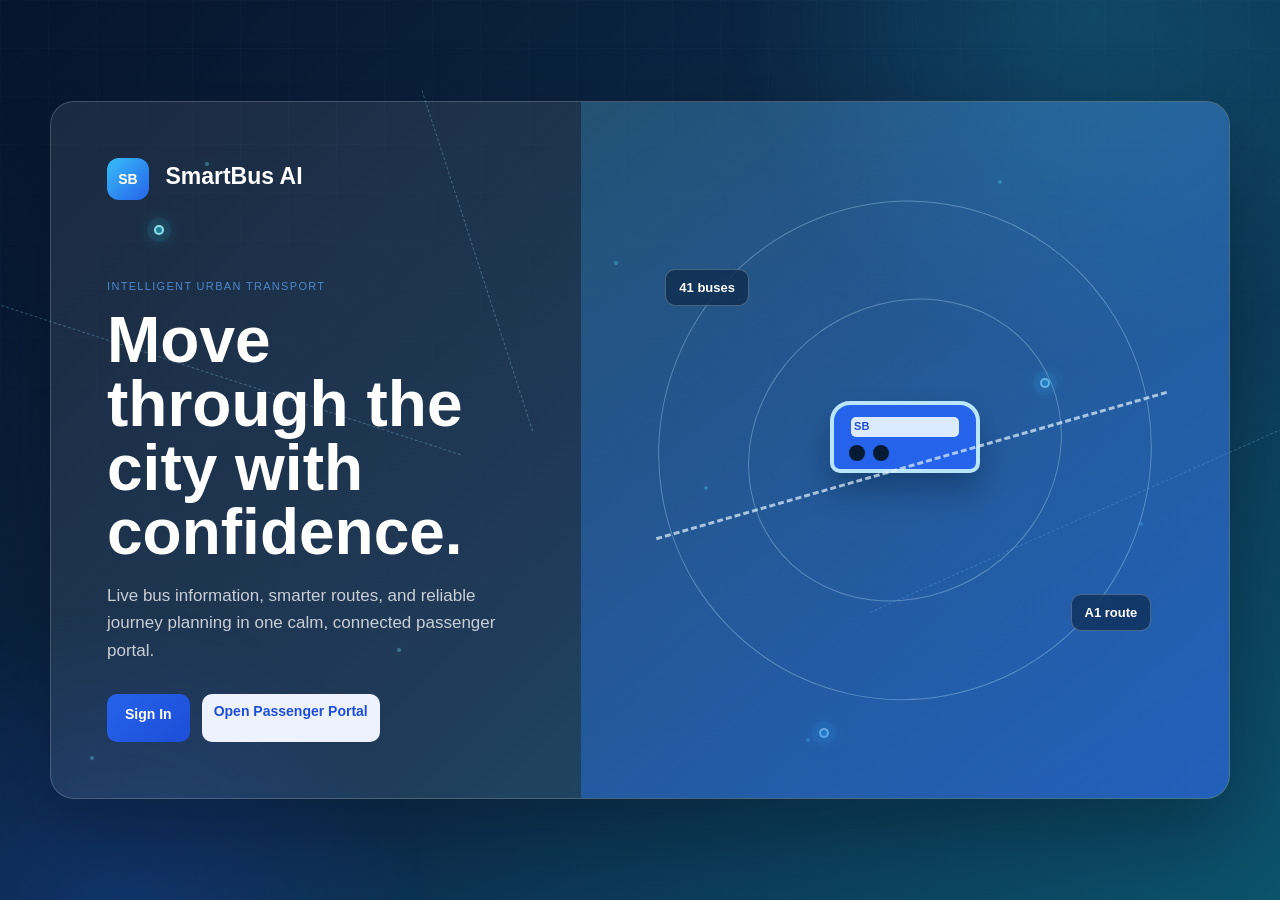
==== commit 0f77139a: "Fix authentication page scrolling" ====
--- a/frontend/index.html
+++ b/frontend/index.html
@@ -15,8 +15,8 @@
             <h1>Move through the city with confidence.</h1>
             <p>Live bus information, smarter routes, and reliable journey planning in one calm, connected passenger portal.</p>
             <div class="entry-actions">
-                 <a class="primary-btn" href="pages/login.html">Sign In</a>
-    <a class="secondary-btn" href="pages/home.html">Open Passenger Portal</a>
+                 <a class="primary-btn" href="login.html">Sign In</a>
+    <a class="secondary-btn" href="home.html">Open Passenger Portal</a>
             </div>
         </section>
         <section class="entry-visual" aria-label="Smart city bus network illustration">
--- a/frontend/css/style.css
+++ b/frontend/css/style.css
@@ -2080,10 +2080,17 @@
 
 .entry-body {
     min-height: 100vh;
+    height: 100vh;
+    box-sizing: border-box;
+
     display: grid;
     place-items: center;
+
     padding: 40px;
-    overflow: hidden;
+
+    overflow-x: hidden;
+    overflow-y: auto;
+
     background: linear-gradient(135deg, #071a33, #0e7490);
 }
 
@@ -2092,7 +2099,9 @@
     grid-template-columns: minmax(0, 0.9fr) minmax(420px, 1.1fr);
     width: min(1180px, 100%);
     min-height: 620px;
+    box-sizing: border-box;
     overflow: hidden;
+
     border: 1px solid rgba(255, 255, 255, 0.18);
     border-radius: 24px;
     background: rgba(255, 255, 255, 0.08);
@@ -2307,7 +2316,8 @@
 .auth-body {
     position: relative;
     isolation: isolate;
-    overflow: hidden;
+    overflow-y: auto;
+overflow-x: hidden;
     padding: 32px;
     background:
         radial-gradient(circle at 12% 18%, rgba(56, 189, 248, 0.22), transparent 30%),
@@ -2324,7 +2334,7 @@
     max-width: none;
     min-height: 650px;
     padding: 0;
-    overflow: hidden;
+   overflow: hidden;
     border: 1px solid rgba(255, 255, 255, 0.22);
     border-radius: 24px;
     background: rgba(255, 255, 255, 0.94);
